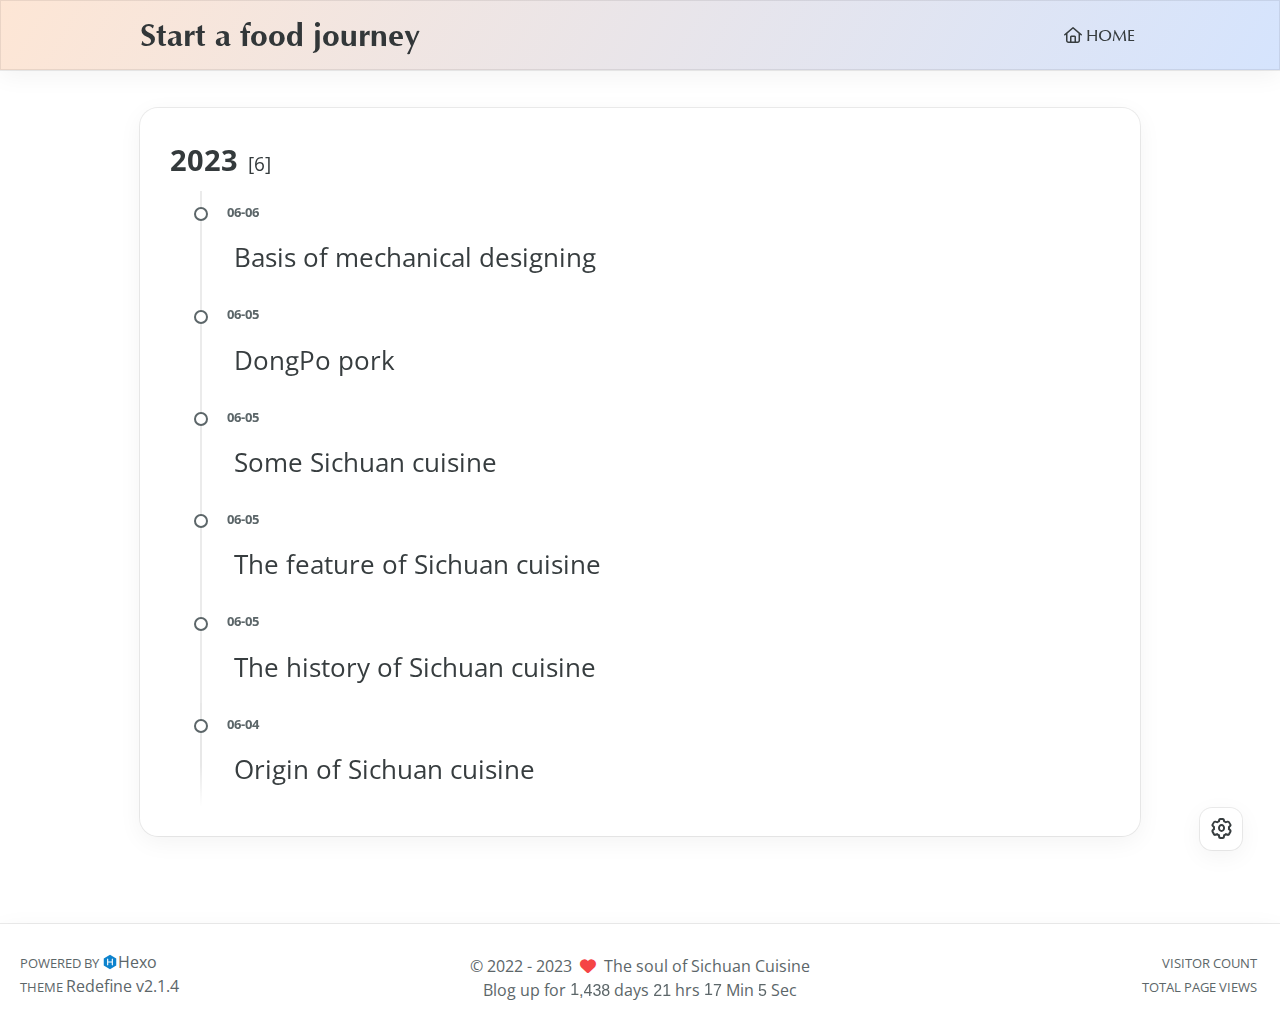
==== archives/index.html @ 9b79b4ff "Site updated: 2023-06-06 20:27:14" ====
<!DOCTYPE html>
<html lang="">
<head>
    <meta charset="utf-8">
    <meta name="viewport" content="width=device-width, initial-scale=1">
    <meta name="keywords" content="Hexo Theme Redefine">
    
    <meta name="author" content="The soul of Sichuan Cuisine">
    <!-- preconnect -->
    <link rel="preconnect" href="https://fonts.googleapis.com">
    <link rel="preconnect" href="https://fonts.gstatic.com" crossorigin>
    
    
    <!--- Seo Part-->
    
    <link rel="canonical" href="http://Shasshime1.github.io/archives/"/>
    <meta name="robots" content="index,follow">
    <meta name="googlebot" content="index,follow">
    <meta name="revisit-after" content="1 days">
    
        <meta property="og:type" content="website">
<meta property="og:title" content="Hexo">
<meta property="og:url" content="http://shasshime1.github.io/archives/index.html">
<meta property="og:site_name" content="Hexo">
<meta property="og:locale">
<meta property="article:author" content="Shasshi">
<meta name="twitter:card" content="summary">
    
    
    <!--- Icon Part-->
    <link rel="icon" type="image/png" href="/images/logo_panda.png" sizes="192x192">
    <link rel="apple-touch-icon" sizes="180x180" href="/images/logo_panda.png">
    <meta name="theme-color" content="#A31F34">
    <link rel="shortcut icon" href="/images/logo_panda.png">
    <!--- Page Info-->
    
    <title>
        
            Archive -
        
        Start a food journey
    </title>
    
<link rel="stylesheet" href="/css/style.css">

    
<link rel="stylesheet" href="/assets/fonts.css">

    <!--- Font Part-->
    
    
    
    

    <!--- Inject Part-->
    
    <script id="hexo-configurations">
    let Global = window.Global || {};
    Global.hexo_config = {"hostname":"shasshime1.github.io","root":"/","language":null};
    Global.theme_config = {"articles":{"style":{"font_size":"16px","line_height":1.5,"image_border_radius":"14px","image_alignment":"center","image_caption":false,"link_icon":true},"word_count":{"enable":true,"count":true,"min2read":true},"author_label":{"enable":true,"auto":false,"list":[]},"code_block":{"copy":true,"style":"mac","font":{"enable":false,"family":null,"url":null}},"toc":{"enable":true,"max_depth":3,"number":false,"expand":true,"init_open":true},"copyright":true,"lazyload":true,"recommendation":{"enable":false,"title":"推荐阅读","limit":3,"placeholder":"/images/wallhaven-wqery6-light.webp","skip_dirs":[]}},"colors":{"primary":"#A31F34","secondary":null},"global":{"fonts":{"chinese":{"enable":false,"family":null,"url":null},"english":{"enable":false,"family":null,"url":null}},"content_max_width":"1000px","sidebar_width":"210px","hover":{"shadow":true,"scale":false},"scroll_progress":{"bar":false,"percentage":true},"busuanzi_counter":{"enable":true,"site_pv":true,"site_uv":true,"post_pv":true},"pjax":true,"open_graph":true,"google_analytics":{"enable":false,"id":null}},"home_banner":{"enable":true,"style":"static","image":{"light":"/images/wallhaven-wqery6-light.webp","dark":"/images/wallhaven-wqery6-dark.webp"},"title":"Start here","subtitle":{"text":[],"hitokoto":{"enable":false,"api":"https://v1.hitokoto.cn"},"typing_speed":100,"backing_speed":80,"starting_delay":500,"backing_delay":1500,"loop":true,"smart_backspace":true},"text_color":{"light":"#fff","dark":"#d1d1b6"},"text_style":{"title_size":"2.8rem","subtitle_size":"1.5rem","line_height":1.2},"custom_font":{"enable":false,"family":null,"url":null},"social_links":{"enable":false,"links":{"github":null,"instagram":null,"zhihu":null,"twitter":null,"email":null}}},"plugins":{"feed":{"enable":false},"aplayer":{"enable":false,"type":"fixed","audios":[{"name":null,"artist":null,"url":null,"cover":null}]},"mermaid":{"enable":false,"version":"9.3.0"}},"version":"2.1.4","navbar":{"auto_hide":false,"color":{"left":"#f78736","right":"#367df7","transparency":35},"links":{"Home":{"path":"/","icon":"fa-regular fa-house"}},"search":{"enable":false,"preload":true}},"page_templates":{"friends_column":2,"tags_style":"blur"},"home":{"sidebar":{"enable":true,"position":"left","first_item":"menu","announcement":null,"links":null},"article_date_format":"auto","categories":{"enable":true,"limit":3},"tags":{"enable":true,"limit":3}}};
    Global.language_ago = {"second":"%s seconds ago","minute":"%s minutes ago","hour":"%s hours ago","day":"%s days ago","week":"%s weeks ago","month":"%s months ago","year":"%s years ago"};
    Global.data_config = {"masonry":false};
  </script>
    
    <!--- Fontawesome Part-->
    
<link rel="stylesheet" href="/fontawesome/fontawesome.min.css">

    
<link rel="stylesheet" href="/fontawesome/brands.min.css">

    
<link rel="stylesheet" href="/fontawesome/solid.min.css">

    
<link rel="stylesheet" href="/fontawesome/regular.min.css">

    
    
    
    
<meta name="generator" content="Hexo 6.3.0"></head>


<body>
<div class="progress-bar-container">
    

    
        <span class="pjax-progress-bar"></span>
        <span class="pjax-progress-icon">
            <i class="fa-solid fa-circle-notch fa-spin"></i>
        </span>
    
</div>


<main class="page-container">

    

    <div class="main-content-container">

        <div class="main-content-header">
            <header class="navbar-container">
    
    <div class="navbar-content">
        <div class="left">
            
            <a class="logo-title" href="/">
                
                Start a food journey
                
            </a>
        </div>

        <div class="right">
            <!-- PC -->
            <div class="desktop">
                <ul class="navbar-list">
                    
                        
                            <li class="navbar-item">
                                <!-- Menu -->
                                <a class="" 
                                    href="/"  >
                                    
                                        
                                            <i class="fa-regular fa-house"></i>
                                        
                                        HOME
                                    
                                </a>
                                <!-- Submenu -->
                                
                            </li>
                    
                    
                </ul>
            </div>
            <!-- Mobile -->
            <div class="mobile">
                
                <div class="icon-item navbar-bar">
                    <div class="navbar-bar-middle"></div>
                </div>
            </div>
        </div>
    </div>

    <!-- Mobile drawer -->
    <div class="navbar-drawer">
        <ul class="drawer-navbar-list">
            
                
                    <li class="drawer-navbar-item flex-center">
                        <a class="" 
                        href="/"  >
                             
                                
                                    <i class="fa-regular fa-house"></i>
                                
                                HOME
                            
                        </a>
                    </li>
                    <!-- Submenu -->
                    
            

        </ul>
    </div>

    <div class="window-mask"></div>

</header>


        </div>

        <div class="main-content-body">

            

            <div class="main-content">

                
                    <div class="fade-in-down-animation">
    <div class="archive-container ">
        
<div class="archive-list-container">
    
        <section class="archive-item">
            <div class="archive-item-header">
                <span class="archive-year">2023</span>
                <span class="archive-year-post-count">[6]</span>
            </div>
            <ul class="article-list">
              
              <li class="article-item" date-is='06-06'>
                <a href="/2023/06/06/%E6%9C%BA%E6%A2%B0%E8%AE%BE%E8%AE%A1%E5%9F%BA%E7%A1%80/">
                  <span class="article-title">Basis of mechanical designing</span>
                </a>
              </li>
              
              <li class="article-item" date-is='06-05'>
                <a href="/2023/06/05/DongPo-pork/">
                  <span class="article-title">DongPo pork</span>
                </a>
              </li>
              
              <li class="article-item" date-is='06-05'>
                <a href="/2023/06/05/Some-Sichuan-cuisione/">
                  <span class="article-title">Some Sichuan cuisine</span>
                </a>
              </li>
              
              <li class="article-item" date-is='06-05'>
                <a href="/2023/06/05/The-feture-of-Sichuan-cuisione/">
                  <span class="article-title">The feature of Sichuan cuisine</span>
                </a>
              </li>
              
              <li class="article-item" date-is='06-05'>
                <a href="/2023/06/05/The-History-of-Sichuan-cuisine/">
                  <span class="article-title">The history of Sichuan cuisine</span>
                </a>
              </li>
              
              <li class="article-item" date-is='06-04'>
                <a href="/2023/06/04/Origin%20of%20Sichuan%20cuidine/">
                  <span class="article-title">Origin of Sichuan cuisine</span>
                </a>
              </li>
              
            </ul>
        </section>
    
</div>

    </div>
</div>

                

            </div>
            
            

        </div>

        <div class="main-content-footer">
            <footer class="footer">
    <div class="info-container">
        <div class="copyright-info">
            &copy;
            
              <span>2022</span>
              -
            
            2023&nbsp;&nbsp;<i class="fa-solid fa-heart fa-beat" style="--fa-animation-duration: 0.5s; color: #f54545"></i>&nbsp;&nbsp;<a href="/">The soul of Sichuan Cuisine</a>
        </div>
        
            <script async data-pjax src="//busuanzi.ibruce.info/busuanzi/2.3/busuanzi.pure.mini.js"></script>
            <div class="website-count info-item">
                
                    <span id="busuanzi_container_site_uv" class="busuanzi_container_site_uv">
                        VISITOR COUNT&nbsp;<span id="busuanzi_value_site_uv" class="busuanzi_value_site_uv"></span>
                    </span>
                
                
                    <span id="busuanzi_container_site_pv" class="busuanzi_container_site_pv">
                        TOTAL PAGE VIEWS&nbsp;<span id="busuanzi_value_site_pv" class="busuanzi_value_site_pv"></span>
                    </span>
                
            </div>
        
        <div class="theme-info info-item">
            <span class="powered-by-container">POWERED BY <?xml version="1.0" encoding="utf-8"?><!DOCTYPE svg PUBLIC "-//W3C//DTD SVG 1.1//EN" "http://www.w3.org/Graphics/SVG/1.1/DTD/svg11.dtd"><svg version="1.1" id="圖層_1" xmlns="http://www.w3.org/2000/svg" xmlns:xlink="http://www.w3.org/1999/xlink" x="0px" y="0px" width="1rem" height="1rem" viewBox="0 0 512 512" enable-background="new 0 0 512 512" xml:space="preserve"><path fill="#0E83CD" d="M256.4,25.8l-200,115.5L56,371.5l199.6,114.7l200-115.5l0.4-230.2L256.4,25.8z M349,354.6l-18.4,10.7l-18.6-11V275H200v79.6l-18.4,10.7l-18.6-11v-197l18.5-10.6l18.5,10.8V237h112v-79.6l18.5-10.6l18.5,10.8V354.6z"/></svg><a target="_blank" href="https://hexo.io">Hexo</a></span>
                <br>
            <span class="theme-version-container">THEME&nbsp;<a class="theme-version" target="_blank" href="https://github.com/EvanNotFound/hexo-theme-redefine">Redefine v2.1.4</a>
        </div>
        
        
        
            <div id="start_div" style="display:none">
                2022/8/17 11:45:14
            </div>
            <div>
                Blog up for <span class="odometer" id="runtime_days" ></span> days <span class="odometer" id="runtime_hours"></span> hrs <span class="odometer" id="runtime_minutes"></span> Min <span class="odometer" id="runtime_seconds"></span> Sec
            </div>
        
        
        
            <script async data-pjax>
                try {
                    function odometer_init() {
                    const elements = document.querySelectorAll('.odometer');
                    elements.forEach(el => {
                        new Odometer({
                            el,
                            format: '( ddd).dd',
                            duration: 200
                        });
                    });
                    }
                    odometer_init();
                } catch (error) {}
            </script>
        
        
        
    </div>  
</footer>
        </div>
    </div>

    

    <div class="right-side-tools-container">
        <div class="side-tools-container">
    <ul class="hidden-tools-list">
        <li class="right-bottom-tools tool-font-adjust-plus flex-center">
            <i class="fa-regular fa-magnifying-glass-plus"></i>
        </li>

        <li class="right-bottom-tools tool-font-adjust-minus flex-center">
            <i class="fa-regular fa-magnifying-glass-minus"></i>
        </li>

        <li class="right-bottom-tools tool-expand-width flex-center">
            <i class="fa-regular fa-expand"></i>
        </li>

        <li class="right-bottom-tools tool-dark-light-toggle flex-center">
            <i class="fa-regular fa-moon"></i>
        </li>

        <!-- rss -->
        

        

        <li class="right-bottom-tools tool-scroll-to-bottom flex-center">
            <i class="fa-regular fa-arrow-down"></i>
        </li>
    </ul>

    <ul class="visible-tools-list">
        <li class="right-bottom-tools toggle-tools-list flex-center">
            <i class="fa-regular fa-cog fa-spin"></i>
        </li>
        
            <li class="right-bottom-tools tool-scroll-to-top flex-center">
                <i class="arrow-up fas fa-arrow-up"></i>
                <span class="percent"></span>
            </li>
        
        
    </ul>
</div>

    </div>

    <div class="image-viewer-container">
    <img src="">
</div>


    


</main>




<script src="/js/utils.js"></script>

<script src="/js/main.js"></script>

<script src="/js/layouts/navbarShrink.js"></script>

<script src="/js/tools/scrollTopBottom.js"></script>

<script src="/js/tools/lightDarkSwitch.js"></script>





    
<script src="/js/tools/codeBlock.js"></script>




    
<script src="/js/layouts/lazyload.js"></script>




    
<script src="/js/tools/runtime.js"></script>

    
<script src="/js/layouts/odometer.min.js"></script>

    
<link rel="stylesheet" href="/assets/odometer-theme-minimal.css">




  
<script src="/js/libs/Typed.min.js"></script>

  
<script src="/js/plugins/typed.js"></script>







<div class="post-scripts pjax">
    
</div>


    
<script src="/js/libs/pjax.min.js"></script>

<script>
    window.addEventListener('DOMContentLoaded', () => {
        window.pjax = new Pjax({
            selectors: [
                'head title',
                '.page-container',
                '.pjax',
            ],
            history: true,
            debug: false,
            cacheBust: false,
            timeout: 0,
            analytics: false,
            currentUrlFullReload: false,
            scrollRestoration: false,
            // scrollTo: true,
        });

        document.addEventListener('pjax:send', () => {
            Global.utils.pjaxProgressBarStart();
        });

        document.addEventListener('pjax:complete', () => {
            Global.utils.pjaxProgressBarEnd();
            window.pjax.executeScripts(document.querySelectorAll('script[data-pjax], .pjax script'));
            Global.refresh();
        });
    });
</script>




</body>
</html>
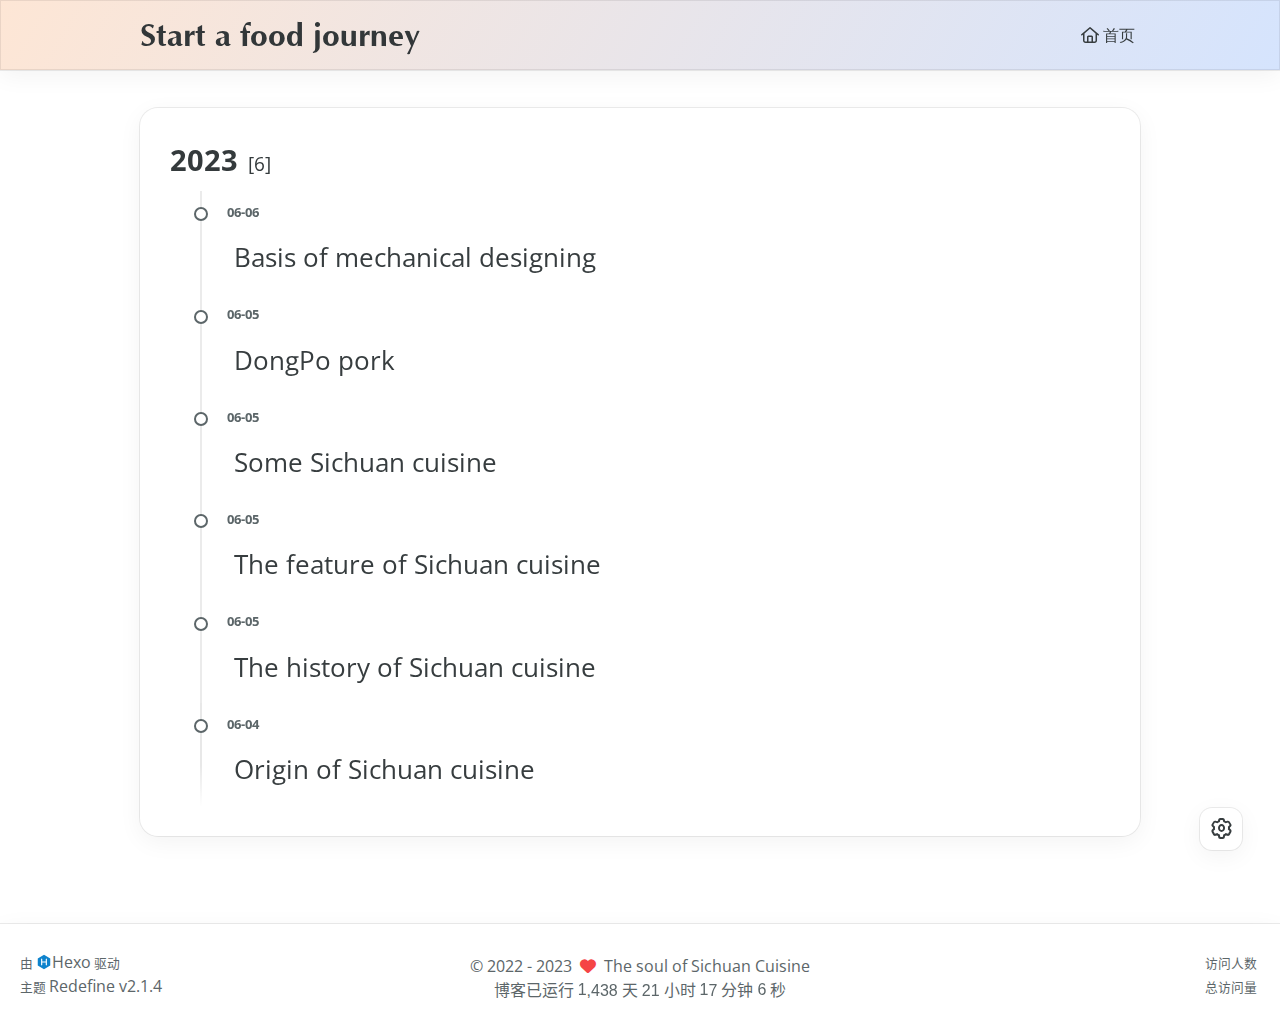
==== commit f3fdc0b4: "Site updated: 2023-06-06 20:45:35" ====
--- a/archives/index.html
+++ b/archives/index.html
@@ -36,7 +36,7 @@
     
     <title>
         
-            Archive -
+            归档 -
         
         Start a food journey
     </title>
@@ -128,7 +128,7 @@
                                         
                                             <i class="fa-regular fa-house"></i>
                                         
-                                        HOME
+                                        首页
                                     
                                 </a>
                                 <!-- Submenu -->
@@ -160,7 +160,7 @@
                                 
                                     <i class="fa-regular fa-house"></i>
                                 
-                                HOME
+                                首页
                             
                         </a>
                     </li>
@@ -265,20 +265,20 @@
             <div class="website-count info-item">
                 
                     <span id="busuanzi_container_site_uv" class="busuanzi_container_site_uv">
-                        VISITOR COUNT&nbsp;<span id="busuanzi_value_site_uv" class="busuanzi_value_site_uv"></span>
+                        访问人数&nbsp;<span id="busuanzi_value_site_uv" class="busuanzi_value_site_uv"></span>
                     </span>
                 
                 
                     <span id="busuanzi_container_site_pv" class="busuanzi_container_site_pv">
-                        TOTAL PAGE VIEWS&nbsp;<span id="busuanzi_value_site_pv" class="busuanzi_value_site_pv"></span>
+                        总访问量&nbsp;<span id="busuanzi_value_site_pv" class="busuanzi_value_site_pv"></span>
                     </span>
                 
             </div>
         
         <div class="theme-info info-item">
-            <span class="powered-by-container">POWERED BY <?xml version="1.0" encoding="utf-8"?><!DOCTYPE svg PUBLIC "-//W3C//DTD SVG 1.1//EN" "http://www.w3.org/Graphics/SVG/1.1/DTD/svg11.dtd"><svg version="1.1" id="圖層_1" xmlns="http://www.w3.org/2000/svg" xmlns:xlink="http://www.w3.org/1999/xlink" x="0px" y="0px" width="1rem" height="1rem" viewBox="0 0 512 512" enable-background="new 0 0 512 512" xml:space="preserve"><path fill="#0E83CD" d="M256.4,25.8l-200,115.5L56,371.5l199.6,114.7l200-115.5l0.4-230.2L256.4,25.8z M349,354.6l-18.4,10.7l-18.6-11V275H200v79.6l-18.4,10.7l-18.6-11v-197l18.5-10.6l18.5,10.8V237h112v-79.6l18.5-10.6l18.5,10.8V354.6z"/></svg><a target="_blank" href="https://hexo.io">Hexo</a></span>
+            <span class="powered-by-container">由 <?xml version="1.0" encoding="utf-8"?><!DOCTYPE svg PUBLIC "-//W3C//DTD SVG 1.1//EN" "http://www.w3.org/Graphics/SVG/1.1/DTD/svg11.dtd"><svg version="1.1" id="圖層_1" xmlns="http://www.w3.org/2000/svg" xmlns:xlink="http://www.w3.org/1999/xlink" x="0px" y="0px" width="1rem" height="1rem" viewBox="0 0 512 512" enable-background="new 0 0 512 512" xml:space="preserve"><path fill="#0E83CD" d="M256.4,25.8l-200,115.5L56,371.5l199.6,114.7l200-115.5l0.4-230.2L256.4,25.8z M349,354.6l-18.4,10.7l-18.6-11V275H200v79.6l-18.4,10.7l-18.6-11v-197l18.5-10.6l18.5,10.8V237h112v-79.6l18.5-10.6l18.5,10.8V354.6z"/></svg><a target="_blank" href="https://hexo.io">Hexo</a> 驱动</span>
                 <br>
-            <span class="theme-version-container">THEME&nbsp;<a class="theme-version" target="_blank" href="https://github.com/EvanNotFound/hexo-theme-redefine">Redefine v2.1.4</a>
+            <span class="theme-version-container">主题&nbsp;<a class="theme-version" target="_blank" href="https://github.com/EvanNotFound/hexo-theme-redefine">Redefine v2.1.4</a>
         </div>
         
         
@@ -287,7 +287,7 @@
                 2022/8/17 11:45:14
             </div>
             <div>
-                Blog up for <span class="odometer" id="runtime_days" ></span> days <span class="odometer" id="runtime_hours"></span> hrs <span class="odometer" id="runtime_minutes"></span> Min <span class="odometer" id="runtime_seconds"></span> Sec
+                博客已运行 <span class="odometer" id="runtime_days" ></span> 天 <span class="odometer" id="runtime_hours"></span> 小时 <span class="odometer" id="runtime_minutes"></span> 分钟 <span class="odometer" id="runtime_seconds"></span> 秒
             </div>
         
         
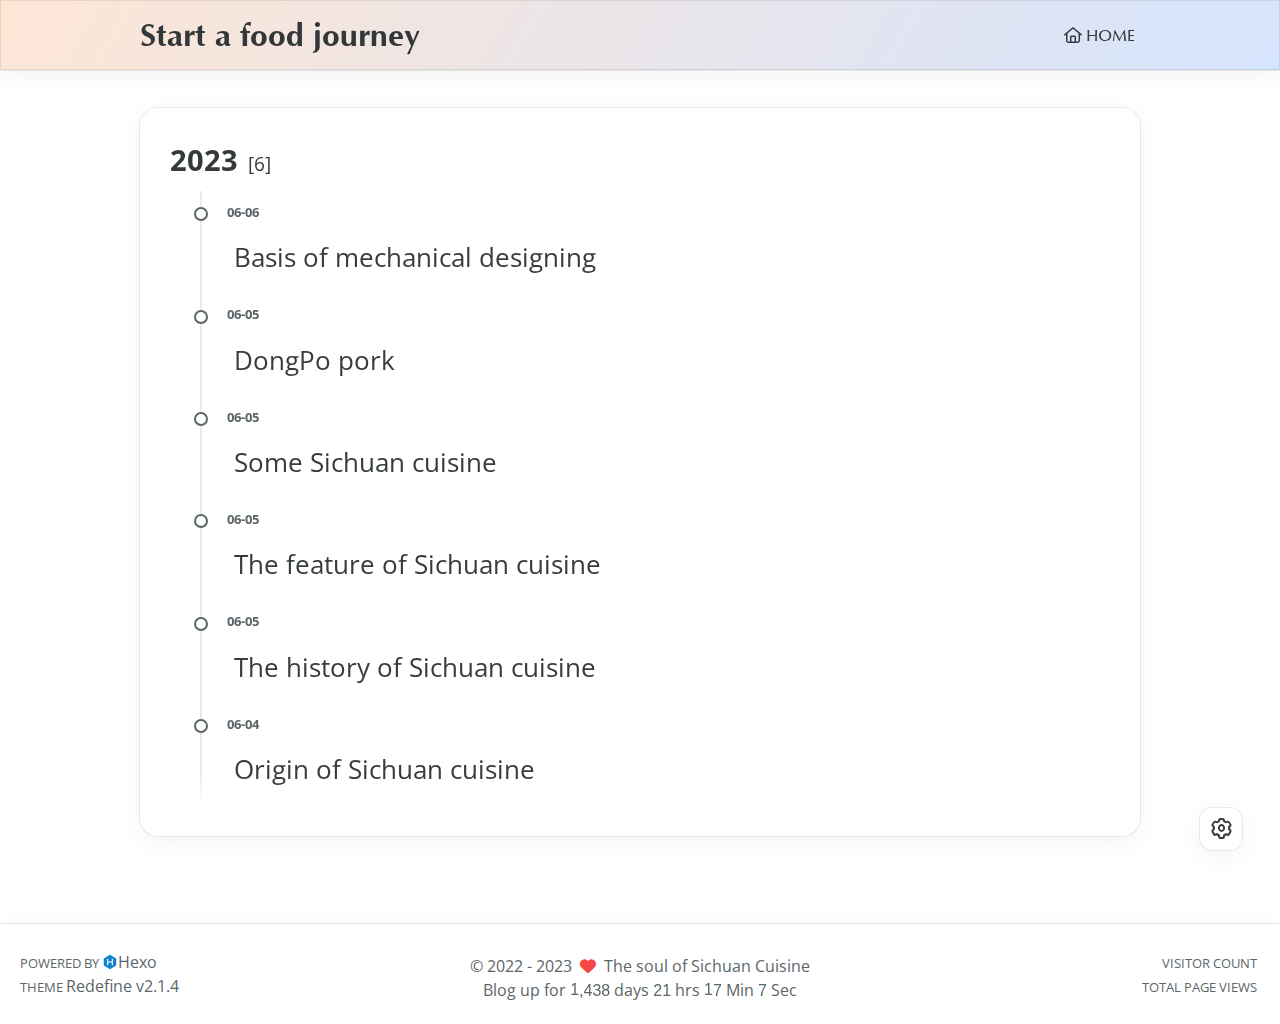
==== commit a6222104: "Site updated: 2023-06-06 20:46:36" ====
--- a/archives/index.html
+++ b/archives/index.html
@@ -36,7 +36,7 @@
     
     <title>
         
-            归档 -
+            Archive -
         
         Start a food journey
     </title>
@@ -128,7 +128,7 @@
                                         
                                             <i class="fa-regular fa-house"></i>
                                         
-                                        首页
+                                        HOME
                                     
                                 </a>
                                 <!-- Submenu -->
@@ -160,7 +160,7 @@
                                 
                                     <i class="fa-regular fa-house"></i>
                                 
-                                首页
+                                HOME
                             
                         </a>
                     </li>
@@ -265,20 +265,20 @@
             <div class="website-count info-item">
                 
                     <span id="busuanzi_container_site_uv" class="busuanzi_container_site_uv">
-                        访问人数&nbsp;<span id="busuanzi_value_site_uv" class="busuanzi_value_site_uv"></span>
+                        VISITOR COUNT&nbsp;<span id="busuanzi_value_site_uv" class="busuanzi_value_site_uv"></span>
                     </span>
                 
                 
                     <span id="busuanzi_container_site_pv" class="busuanzi_container_site_pv">
-                        总访问量&nbsp;<span id="busuanzi_value_site_pv" class="busuanzi_value_site_pv"></span>
+                        TOTAL PAGE VIEWS&nbsp;<span id="busuanzi_value_site_pv" class="busuanzi_value_site_pv"></span>
                     </span>
                 
             </div>
         
         <div class="theme-info info-item">
-            <span class="powered-by-container">由 <?xml version="1.0" encoding="utf-8"?><!DOCTYPE svg PUBLIC "-//W3C//DTD SVG 1.1//EN" "http://www.w3.org/Graphics/SVG/1.1/DTD/svg11.dtd"><svg version="1.1" id="圖層_1" xmlns="http://www.w3.org/2000/svg" xmlns:xlink="http://www.w3.org/1999/xlink" x="0px" y="0px" width="1rem" height="1rem" viewBox="0 0 512 512" enable-background="new 0 0 512 512" xml:space="preserve"><path fill="#0E83CD" d="M256.4,25.8l-200,115.5L56,371.5l199.6,114.7l200-115.5l0.4-230.2L256.4,25.8z M349,354.6l-18.4,10.7l-18.6-11V275H200v79.6l-18.4,10.7l-18.6-11v-197l18.5-10.6l18.5,10.8V237h112v-79.6l18.5-10.6l18.5,10.8V354.6z"/></svg><a target="_blank" href="https://hexo.io">Hexo</a> 驱动</span>
+            <span class="powered-by-container">POWERED BY <?xml version="1.0" encoding="utf-8"?><!DOCTYPE svg PUBLIC "-//W3C//DTD SVG 1.1//EN" "http://www.w3.org/Graphics/SVG/1.1/DTD/svg11.dtd"><svg version="1.1" id="圖層_1" xmlns="http://www.w3.org/2000/svg" xmlns:xlink="http://www.w3.org/1999/xlink" x="0px" y="0px" width="1rem" height="1rem" viewBox="0 0 512 512" enable-background="new 0 0 512 512" xml:space="preserve"><path fill="#0E83CD" d="M256.4,25.8l-200,115.5L56,371.5l199.6,114.7l200-115.5l0.4-230.2L256.4,25.8z M349,354.6l-18.4,10.7l-18.6-11V275H200v79.6l-18.4,10.7l-18.6-11v-197l18.5-10.6l18.5,10.8V237h112v-79.6l18.5-10.6l18.5,10.8V354.6z"/></svg><a target="_blank" href="https://hexo.io">Hexo</a></span>
                 <br>
-            <span class="theme-version-container">主题&nbsp;<a class="theme-version" target="_blank" href="https://github.com/EvanNotFound/hexo-theme-redefine">Redefine v2.1.4</a>
+            <span class="theme-version-container">THEME&nbsp;<a class="theme-version" target="_blank" href="https://github.com/EvanNotFound/hexo-theme-redefine">Redefine v2.1.4</a>
         </div>
         
         
@@ -287,7 +287,7 @@
                 2022/8/17 11:45:14
             </div>
             <div>
-                博客已运行 <span class="odometer" id="runtime_days" ></span> 天 <span class="odometer" id="runtime_hours"></span> 小时 <span class="odometer" id="runtime_minutes"></span> 分钟 <span class="odometer" id="runtime_seconds"></span> 秒
+                Blog up for <span class="odometer" id="runtime_days" ></span> days <span class="odometer" id="runtime_hours"></span> hrs <span class="odometer" id="runtime_minutes"></span> Min <span class="odometer" id="runtime_seconds"></span> Sec
             </div>
         
         
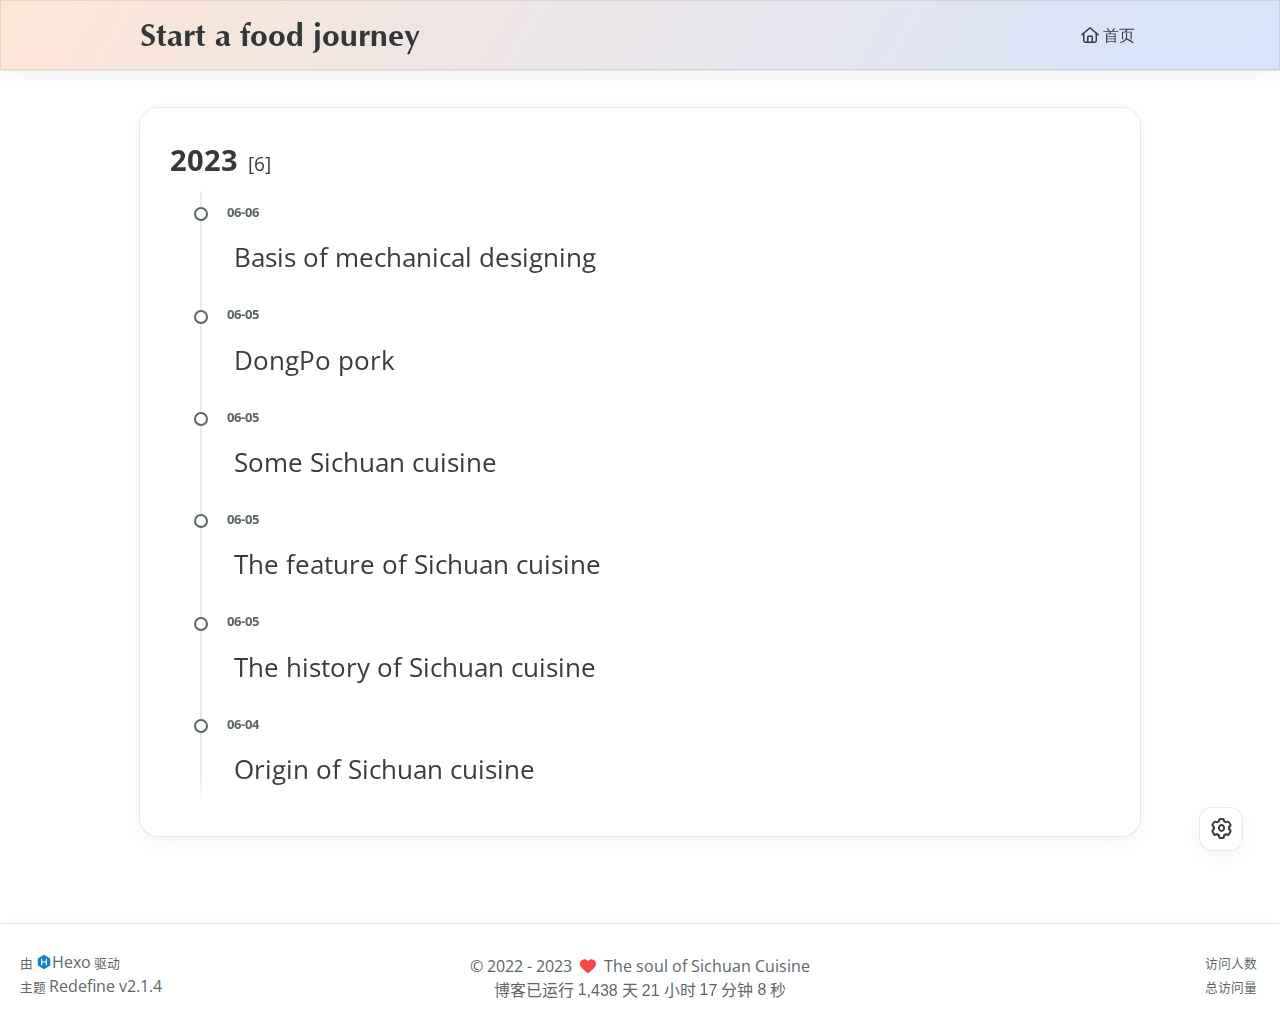
==== commit cc0f0df1: "Site updated: 2023-06-06 20:56:17" ====
--- a/archives/index.html
+++ b/archives/index.html
@@ -36,7 +36,7 @@
     
     <title>
         
-            Archive -
+            归档 -
         
         Start a food journey
     </title>
@@ -128,7 +128,7 @@
                                         
                                             <i class="fa-regular fa-house"></i>
                                         
-                                        HOME
+                                        首页
                                     
                                 </a>
                                 <!-- Submenu -->
@@ -160,7 +160,7 @@
                                 
                                     <i class="fa-regular fa-house"></i>
                                 
-                                HOME
+                                首页
                             
                         </a>
                     </li>
@@ -265,20 +265,20 @@
             <div class="website-count info-item">
                 
                     <span id="busuanzi_container_site_uv" class="busuanzi_container_site_uv">
-                        VISITOR COUNT&nbsp;<span id="busuanzi_value_site_uv" class="busuanzi_value_site_uv"></span>
+                        访问人数&nbsp;<span id="busuanzi_value_site_uv" class="busuanzi_value_site_uv"></span>
                     </span>
                 
                 
                     <span id="busuanzi_container_site_pv" class="busuanzi_container_site_pv">
-                        TOTAL PAGE VIEWS&nbsp;<span id="busuanzi_value_site_pv" class="busuanzi_value_site_pv"></span>
+                        总访问量&nbsp;<span id="busuanzi_value_site_pv" class="busuanzi_value_site_pv"></span>
                     </span>
                 
             </div>
         
         <div class="theme-info info-item">
-            <span class="powered-by-container">POWERED BY <?xml version="1.0" encoding="utf-8"?><!DOCTYPE svg PUBLIC "-//W3C//DTD SVG 1.1//EN" "http://www.w3.org/Graphics/SVG/1.1/DTD/svg11.dtd"><svg version="1.1" id="圖層_1" xmlns="http://www.w3.org/2000/svg" xmlns:xlink="http://www.w3.org/1999/xlink" x="0px" y="0px" width="1rem" height="1rem" viewBox="0 0 512 512" enable-background="new 0 0 512 512" xml:space="preserve"><path fill="#0E83CD" d="M256.4,25.8l-200,115.5L56,371.5l199.6,114.7l200-115.5l0.4-230.2L256.4,25.8z M349,354.6l-18.4,10.7l-18.6-11V275H200v79.6l-18.4,10.7l-18.6-11v-197l18.5-10.6l18.5,10.8V237h112v-79.6l18.5-10.6l18.5,10.8V354.6z"/></svg><a target="_blank" href="https://hexo.io">Hexo</a></span>
+            <span class="powered-by-container">由 <?xml version="1.0" encoding="utf-8"?><!DOCTYPE svg PUBLIC "-//W3C//DTD SVG 1.1//EN" "http://www.w3.org/Graphics/SVG/1.1/DTD/svg11.dtd"><svg version="1.1" id="圖層_1" xmlns="http://www.w3.org/2000/svg" xmlns:xlink="http://www.w3.org/1999/xlink" x="0px" y="0px" width="1rem" height="1rem" viewBox="0 0 512 512" enable-background="new 0 0 512 512" xml:space="preserve"><path fill="#0E83CD" d="M256.4,25.8l-200,115.5L56,371.5l199.6,114.7l200-115.5l0.4-230.2L256.4,25.8z M349,354.6l-18.4,10.7l-18.6-11V275H200v79.6l-18.4,10.7l-18.6-11v-197l18.5-10.6l18.5,10.8V237h112v-79.6l18.5-10.6l18.5,10.8V354.6z"/></svg><a target="_blank" href="https://hexo.io">Hexo</a> 驱动</span>
                 <br>
-            <span class="theme-version-container">THEME&nbsp;<a class="theme-version" target="_blank" href="https://github.com/EvanNotFound/hexo-theme-redefine">Redefine v2.1.4</a>
+            <span class="theme-version-container">主题&nbsp;<a class="theme-version" target="_blank" href="https://github.com/EvanNotFound/hexo-theme-redefine">Redefine v2.1.4</a>
         </div>
         
         
@@ -287,7 +287,7 @@
                 2022/8/17 11:45:14
             </div>
             <div>
-                Blog up for <span class="odometer" id="runtime_days" ></span> days <span class="odometer" id="runtime_hours"></span> hrs <span class="odometer" id="runtime_minutes"></span> Min <span class="odometer" id="runtime_seconds"></span> Sec
+                博客已运行 <span class="odometer" id="runtime_days" ></span> 天 <span class="odometer" id="runtime_hours"></span> 小时 <span class="odometer" id="runtime_minutes"></span> 分钟 <span class="odometer" id="runtime_seconds"></span> 秒
             </div>
         
         
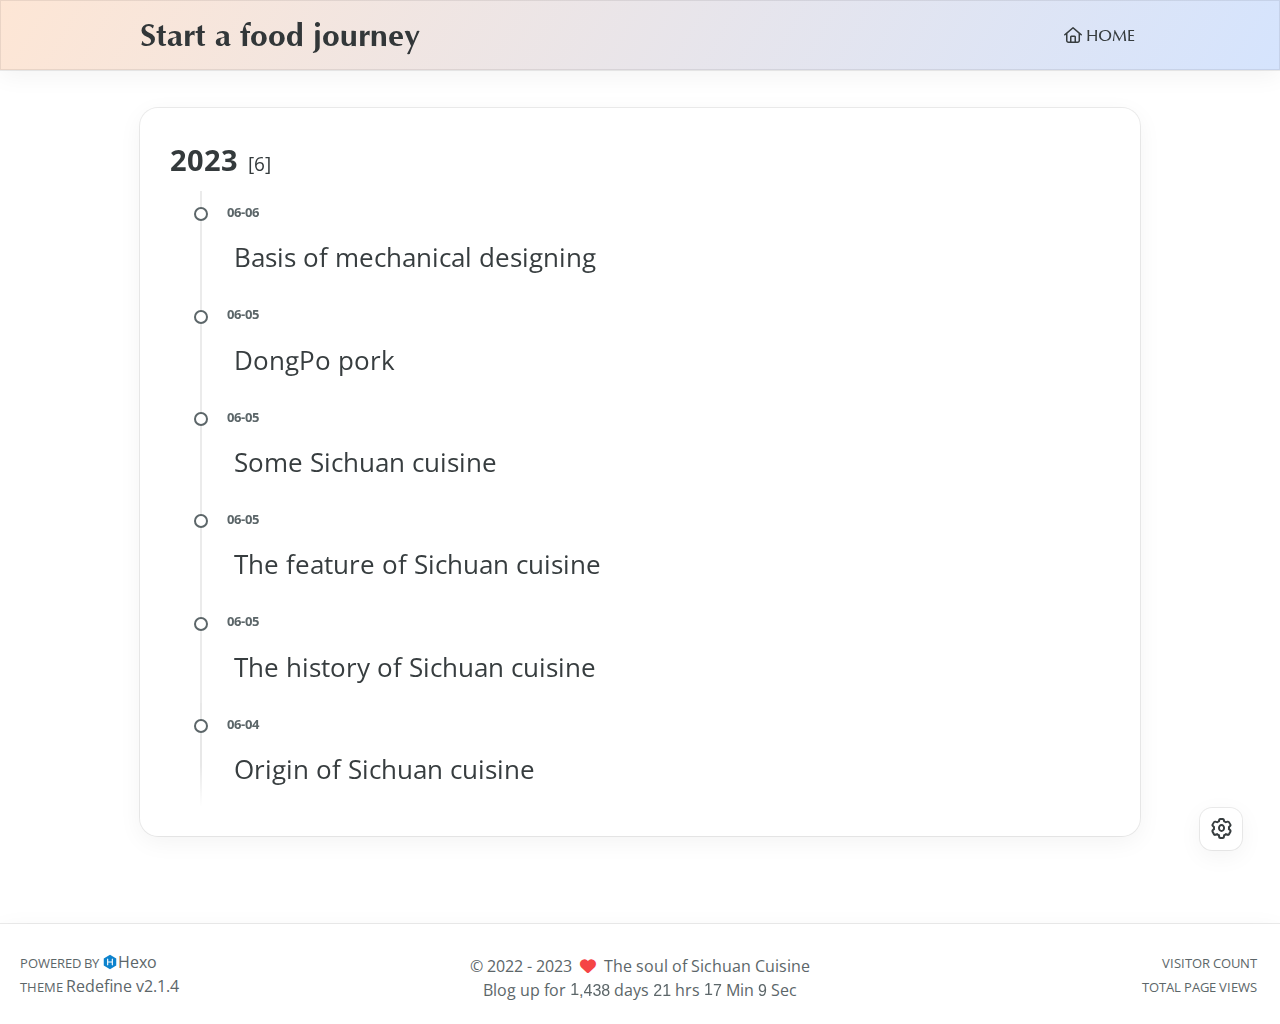
==== commit 03a8816e: "Site updated: 2023-06-06 20:59:03" ====
--- a/archives/index.html
+++ b/archives/index.html
@@ -36,7 +36,7 @@
     
     <title>
         
-            归档 -
+            Archive -
         
         Start a food journey
     </title>
@@ -128,7 +128,7 @@
                                         
                                             <i class="fa-regular fa-house"></i>
                                         
-                                        首页
+                                        HOME
                                     
                                 </a>
                                 <!-- Submenu -->
@@ -160,7 +160,7 @@
                                 
                                     <i class="fa-regular fa-house"></i>
                                 
-                                首页
+                                HOME
                             
                         </a>
                     </li>
@@ -265,20 +265,20 @@
             <div class="website-count info-item">
                 
                     <span id="busuanzi_container_site_uv" class="busuanzi_container_site_uv">
-                        访问人数&nbsp;<span id="busuanzi_value_site_uv" class="busuanzi_value_site_uv"></span>
+                        VISITOR COUNT&nbsp;<span id="busuanzi_value_site_uv" class="busuanzi_value_site_uv"></span>
                     </span>
                 
                 
                     <span id="busuanzi_container_site_pv" class="busuanzi_container_site_pv">
-                        总访问量&nbsp;<span id="busuanzi_value_site_pv" class="busuanzi_value_site_pv"></span>
+                        TOTAL PAGE VIEWS&nbsp;<span id="busuanzi_value_site_pv" class="busuanzi_value_site_pv"></span>
                     </span>
                 
             </div>
         
         <div class="theme-info info-item">
-            <span class="powered-by-container">由 <?xml version="1.0" encoding="utf-8"?><!DOCTYPE svg PUBLIC "-//W3C//DTD SVG 1.1//EN" "http://www.w3.org/Graphics/SVG/1.1/DTD/svg11.dtd"><svg version="1.1" id="圖層_1" xmlns="http://www.w3.org/2000/svg" xmlns:xlink="http://www.w3.org/1999/xlink" x="0px" y="0px" width="1rem" height="1rem" viewBox="0 0 512 512" enable-background="new 0 0 512 512" xml:space="preserve"><path fill="#0E83CD" d="M256.4,25.8l-200,115.5L56,371.5l199.6,114.7l200-115.5l0.4-230.2L256.4,25.8z M349,354.6l-18.4,10.7l-18.6-11V275H200v79.6l-18.4,10.7l-18.6-11v-197l18.5-10.6l18.5,10.8V237h112v-79.6l18.5-10.6l18.5,10.8V354.6z"/></svg><a target="_blank" href="https://hexo.io">Hexo</a> 驱动</span>
+            <span class="powered-by-container">POWERED BY <?xml version="1.0" encoding="utf-8"?><!DOCTYPE svg PUBLIC "-//W3C//DTD SVG 1.1//EN" "http://www.w3.org/Graphics/SVG/1.1/DTD/svg11.dtd"><svg version="1.1" id="圖層_1" xmlns="http://www.w3.org/2000/svg" xmlns:xlink="http://www.w3.org/1999/xlink" x="0px" y="0px" width="1rem" height="1rem" viewBox="0 0 512 512" enable-background="new 0 0 512 512" xml:space="preserve"><path fill="#0E83CD" d="M256.4,25.8l-200,115.5L56,371.5l199.6,114.7l200-115.5l0.4-230.2L256.4,25.8z M349,354.6l-18.4,10.7l-18.6-11V275H200v79.6l-18.4,10.7l-18.6-11v-197l18.5-10.6l18.5,10.8V237h112v-79.6l18.5-10.6l18.5,10.8V354.6z"/></svg><a target="_blank" href="https://hexo.io">Hexo</a></span>
                 <br>
-            <span class="theme-version-container">主题&nbsp;<a class="theme-version" target="_blank" href="https://github.com/EvanNotFound/hexo-theme-redefine">Redefine v2.1.4</a>
+            <span class="theme-version-container">THEME&nbsp;<a class="theme-version" target="_blank" href="https://github.com/EvanNotFound/hexo-theme-redefine">Redefine v2.1.4</a>
         </div>
         
         
@@ -287,7 +287,7 @@
                 2022/8/17 11:45:14
             </div>
             <div>
-                博客已运行 <span class="odometer" id="runtime_days" ></span> 天 <span class="odometer" id="runtime_hours"></span> 小时 <span class="odometer" id="runtime_minutes"></span> 分钟 <span class="odometer" id="runtime_seconds"></span> 秒
+                Blog up for <span class="odometer" id="runtime_days" ></span> days <span class="odometer" id="runtime_hours"></span> hrs <span class="odometer" id="runtime_minutes"></span> Min <span class="odometer" id="runtime_seconds"></span> Sec
             </div>
         
         
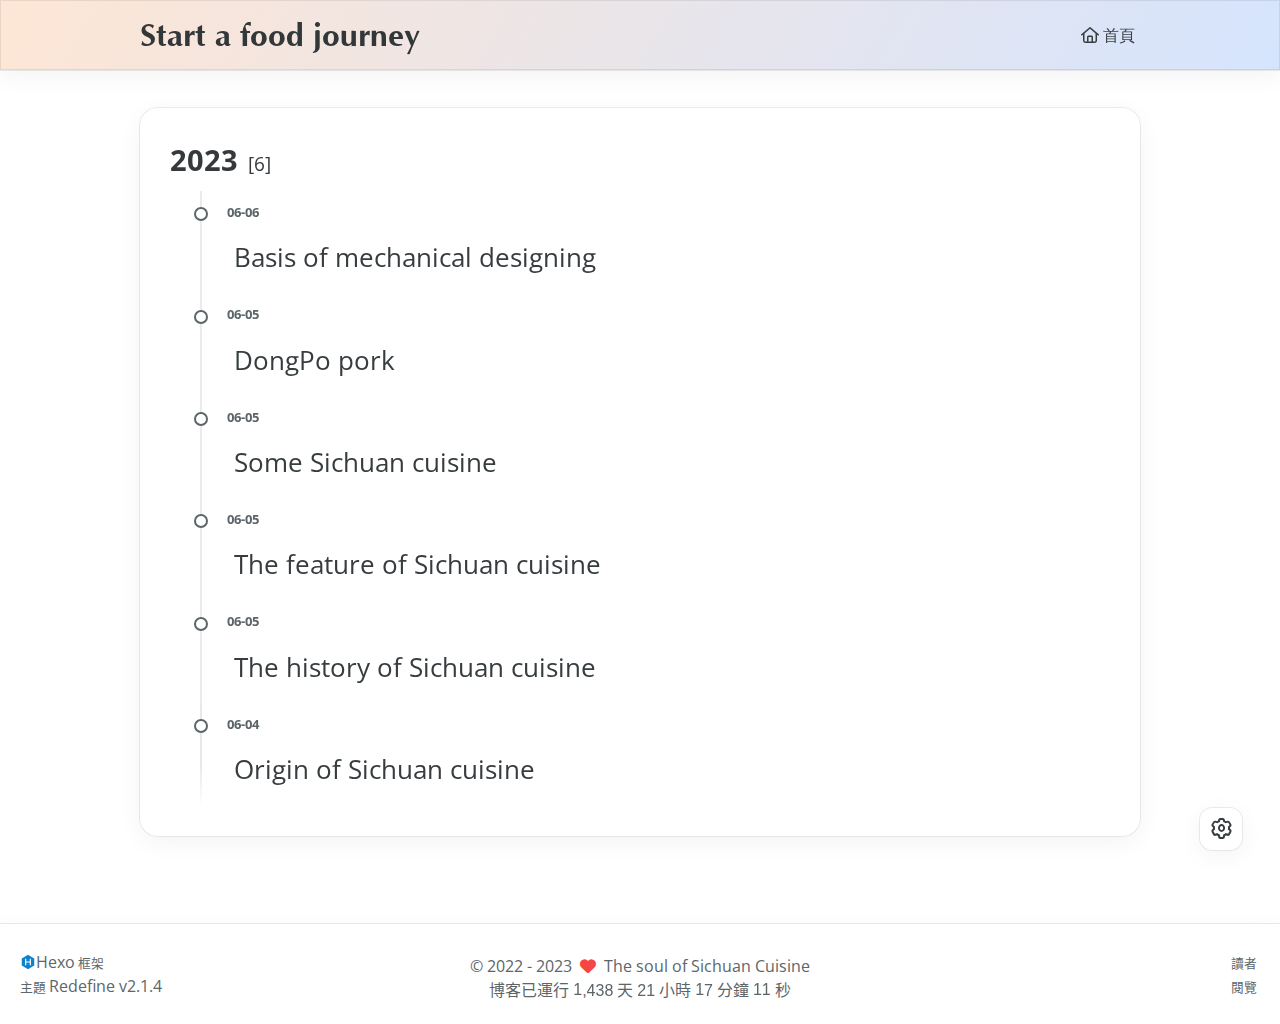
==== commit 4aa490e2: "Site updated: 2023-06-06 21:02:15" ====
--- a/archives/index.html
+++ b/archives/index.html
@@ -36,7 +36,7 @@
     
     <title>
         
-            Archive -
+            歸檔 -
         
         Start a food journey
     </title>
@@ -128,7 +128,7 @@
                                         
                                             <i class="fa-regular fa-house"></i>
                                         
-                                        HOME
+                                        首頁
                                     
                                 </a>
                                 <!-- Submenu -->
@@ -160,7 +160,7 @@
                                 
                                     <i class="fa-regular fa-house"></i>
                                 
-                                HOME
+                                首頁
                             
                         </a>
                     </li>
@@ -265,20 +265,20 @@
             <div class="website-count info-item">
                 
                     <span id="busuanzi_container_site_uv" class="busuanzi_container_site_uv">
-                        VISITOR COUNT&nbsp;<span id="busuanzi_value_site_uv" class="busuanzi_value_site_uv"></span>
+                        讀者&nbsp;<span id="busuanzi_value_site_uv" class="busuanzi_value_site_uv"></span>
                     </span>
                 
                 
                     <span id="busuanzi_container_site_pv" class="busuanzi_container_site_pv">
-                        TOTAL PAGE VIEWS&nbsp;<span id="busuanzi_value_site_pv" class="busuanzi_value_site_pv"></span>
+                        閱覽&nbsp;<span id="busuanzi_value_site_pv" class="busuanzi_value_site_pv"></span>
                     </span>
                 
             </div>
         
         <div class="theme-info info-item">
-            <span class="powered-by-container">POWERED BY <?xml version="1.0" encoding="utf-8"?><!DOCTYPE svg PUBLIC "-//W3C//DTD SVG 1.1//EN" "http://www.w3.org/Graphics/SVG/1.1/DTD/svg11.dtd"><svg version="1.1" id="圖層_1" xmlns="http://www.w3.org/2000/svg" xmlns:xlink="http://www.w3.org/1999/xlink" x="0px" y="0px" width="1rem" height="1rem" viewBox="0 0 512 512" enable-background="new 0 0 512 512" xml:space="preserve"><path fill="#0E83CD" d="M256.4,25.8l-200,115.5L56,371.5l199.6,114.7l200-115.5l0.4-230.2L256.4,25.8z M349,354.6l-18.4,10.7l-18.6-11V275H200v79.6l-18.4,10.7l-18.6-11v-197l18.5-10.6l18.5,10.8V237h112v-79.6l18.5-10.6l18.5,10.8V354.6z"/></svg><a target="_blank" href="https://hexo.io">Hexo</a></span>
+            <span class="powered-by-container"><?xml version="1.0" encoding="utf-8"?><!DOCTYPE svg PUBLIC "-//W3C//DTD SVG 1.1//EN" "http://www.w3.org/Graphics/SVG/1.1/DTD/svg11.dtd"><svg version="1.1" id="圖層_1" xmlns="http://www.w3.org/2000/svg" xmlns:xlink="http://www.w3.org/1999/xlink" x="0px" y="0px" width="1rem" height="1rem" viewBox="0 0 512 512" enable-background="new 0 0 512 512" xml:space="preserve"><path fill="#0E83CD" d="M256.4,25.8l-200,115.5L56,371.5l199.6,114.7l200-115.5l0.4-230.2L256.4,25.8z M349,354.6l-18.4,10.7l-18.6-11V275H200v79.6l-18.4,10.7l-18.6-11v-197l18.5-10.6l18.5,10.8V237h112v-79.6l18.5-10.6l18.5,10.8V354.6z"/></svg><a target="_blank" href="https://hexo.io">Hexo</a> 框架</span>
                 <br>
-            <span class="theme-version-container">THEME&nbsp;<a class="theme-version" target="_blank" href="https://github.com/EvanNotFound/hexo-theme-redefine">Redefine v2.1.4</a>
+            <span class="theme-version-container">主題&nbsp;<a class="theme-version" target="_blank" href="https://github.com/EvanNotFound/hexo-theme-redefine">Redefine v2.1.4</a>
         </div>
         
         
@@ -287,7 +287,7 @@
                 2022/8/17 11:45:14
             </div>
             <div>
-                Blog up for <span class="odometer" id="runtime_days" ></span> days <span class="odometer" id="runtime_hours"></span> hrs <span class="odometer" id="runtime_minutes"></span> Min <span class="odometer" id="runtime_seconds"></span> Sec
+                博客已運行 <span class="odometer" id="runtime_days" ></span> 天 <span class="odometer" id="runtime_hours"></span> 小時 <span class="odometer" id="runtime_minutes"></span> 分鐘 <span class="odometer" id="runtime_seconds"></span> 秒
             </div>
         
         
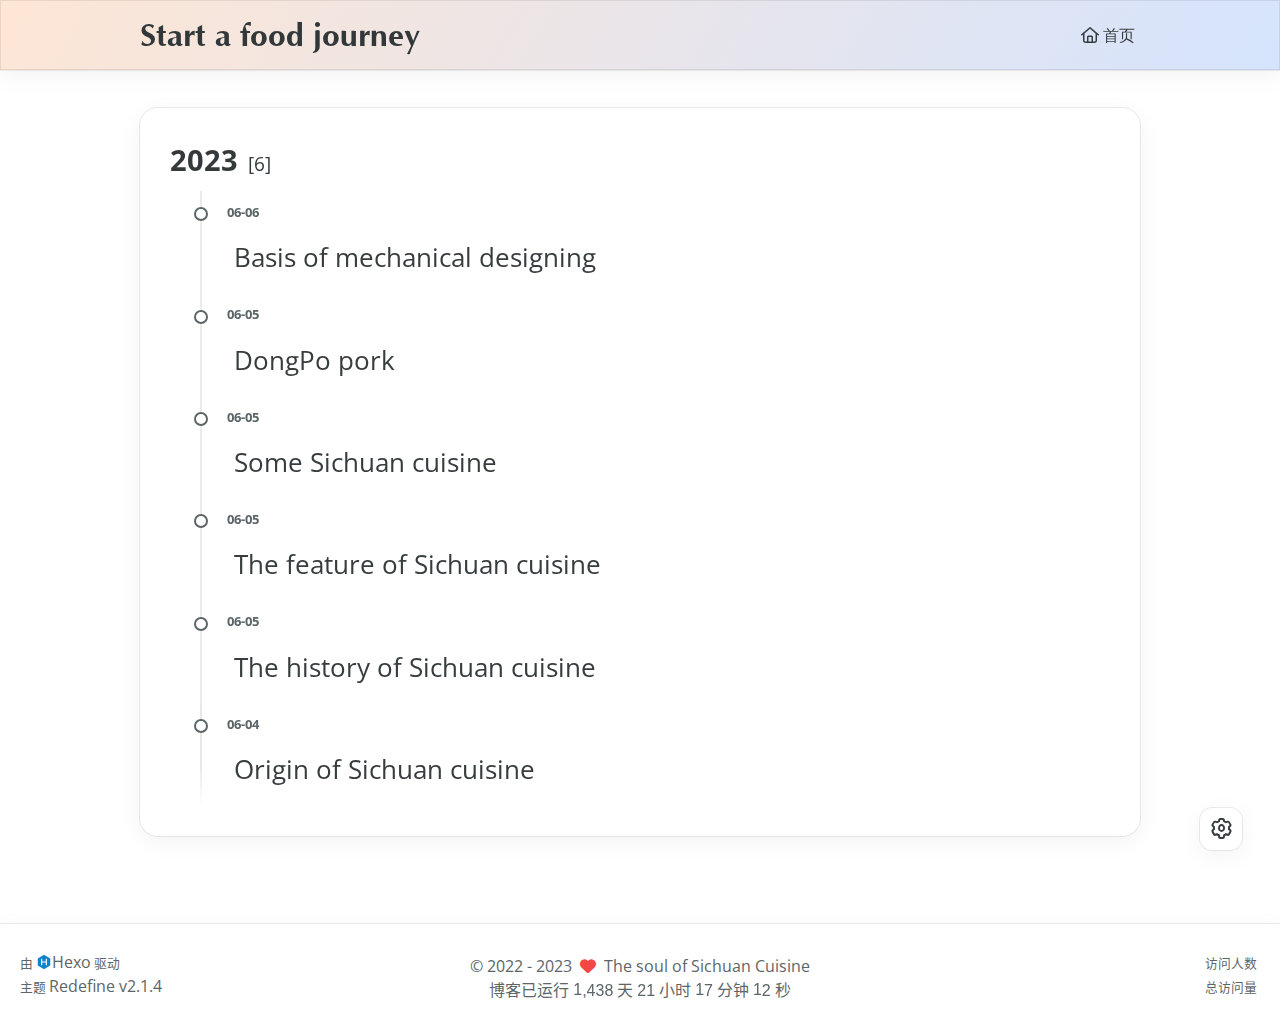
==== commit ce614f27: "Site updated: 2023-06-06 21:03:55" ====
--- a/archives/index.html
+++ b/archives/index.html
@@ -36,7 +36,7 @@
     
     <title>
         
-            歸檔 -
+            归档 -
         
         Start a food journey
     </title>
@@ -128,7 +128,7 @@
                                         
                                             <i class="fa-regular fa-house"></i>
                                         
-                                        首頁
+                                        首页
                                     
                                 </a>
                                 <!-- Submenu -->
@@ -160,7 +160,7 @@
                                 
                                     <i class="fa-regular fa-house"></i>
                                 
-                                首頁
+                                首页
                             
                         </a>
                     </li>
@@ -265,20 +265,20 @@
             <div class="website-count info-item">
                 
                     <span id="busuanzi_container_site_uv" class="busuanzi_container_site_uv">
-                        讀者&nbsp;<span id="busuanzi_value_site_uv" class="busuanzi_value_site_uv"></span>
+                        访问人数&nbsp;<span id="busuanzi_value_site_uv" class="busuanzi_value_site_uv"></span>
                     </span>
                 
                 
                     <span id="busuanzi_container_site_pv" class="busuanzi_container_site_pv">
-                        閱覽&nbsp;<span id="busuanzi_value_site_pv" class="busuanzi_value_site_pv"></span>
+                        总访问量&nbsp;<span id="busuanzi_value_site_pv" class="busuanzi_value_site_pv"></span>
                     </span>
                 
             </div>
         
         <div class="theme-info info-item">
-            <span class="powered-by-container"><?xml version="1.0" encoding="utf-8"?><!DOCTYPE svg PUBLIC "-//W3C//DTD SVG 1.1//EN" "http://www.w3.org/Graphics/SVG/1.1/DTD/svg11.dtd"><svg version="1.1" id="圖層_1" xmlns="http://www.w3.org/2000/svg" xmlns:xlink="http://www.w3.org/1999/xlink" x="0px" y="0px" width="1rem" height="1rem" viewBox="0 0 512 512" enable-background="new 0 0 512 512" xml:space="preserve"><path fill="#0E83CD" d="M256.4,25.8l-200,115.5L56,371.5l199.6,114.7l200-115.5l0.4-230.2L256.4,25.8z M349,354.6l-18.4,10.7l-18.6-11V275H200v79.6l-18.4,10.7l-18.6-11v-197l18.5-10.6l18.5,10.8V237h112v-79.6l18.5-10.6l18.5,10.8V354.6z"/></svg><a target="_blank" href="https://hexo.io">Hexo</a> 框架</span>
+            <span class="powered-by-container">由 <?xml version="1.0" encoding="utf-8"?><!DOCTYPE svg PUBLIC "-//W3C//DTD SVG 1.1//EN" "http://www.w3.org/Graphics/SVG/1.1/DTD/svg11.dtd"><svg version="1.1" id="圖層_1" xmlns="http://www.w3.org/2000/svg" xmlns:xlink="http://www.w3.org/1999/xlink" x="0px" y="0px" width="1rem" height="1rem" viewBox="0 0 512 512" enable-background="new 0 0 512 512" xml:space="preserve"><path fill="#0E83CD" d="M256.4,25.8l-200,115.5L56,371.5l199.6,114.7l200-115.5l0.4-230.2L256.4,25.8z M349,354.6l-18.4,10.7l-18.6-11V275H200v79.6l-18.4,10.7l-18.6-11v-197l18.5-10.6l18.5,10.8V237h112v-79.6l18.5-10.6l18.5,10.8V354.6z"/></svg><a target="_blank" href="https://hexo.io">Hexo</a> 驱动</span>
                 <br>
-            <span class="theme-version-container">主題&nbsp;<a class="theme-version" target="_blank" href="https://github.com/EvanNotFound/hexo-theme-redefine">Redefine v2.1.4</a>
+            <span class="theme-version-container">主题&nbsp;<a class="theme-version" target="_blank" href="https://github.com/EvanNotFound/hexo-theme-redefine">Redefine v2.1.4</a>
         </div>
         
         
@@ -287,7 +287,7 @@
                 2022/8/17 11:45:14
             </div>
             <div>
-                博客已運行 <span class="odometer" id="runtime_days" ></span> 天 <span class="odometer" id="runtime_hours"></span> 小時 <span class="odometer" id="runtime_minutes"></span> 分鐘 <span class="odometer" id="runtime_seconds"></span> 秒
+                博客已运行 <span class="odometer" id="runtime_days" ></span> 天 <span class="odometer" id="runtime_hours"></span> 小时 <span class="odometer" id="runtime_minutes"></span> 分钟 <span class="odometer" id="runtime_seconds"></span> 秒
             </div>
         
         
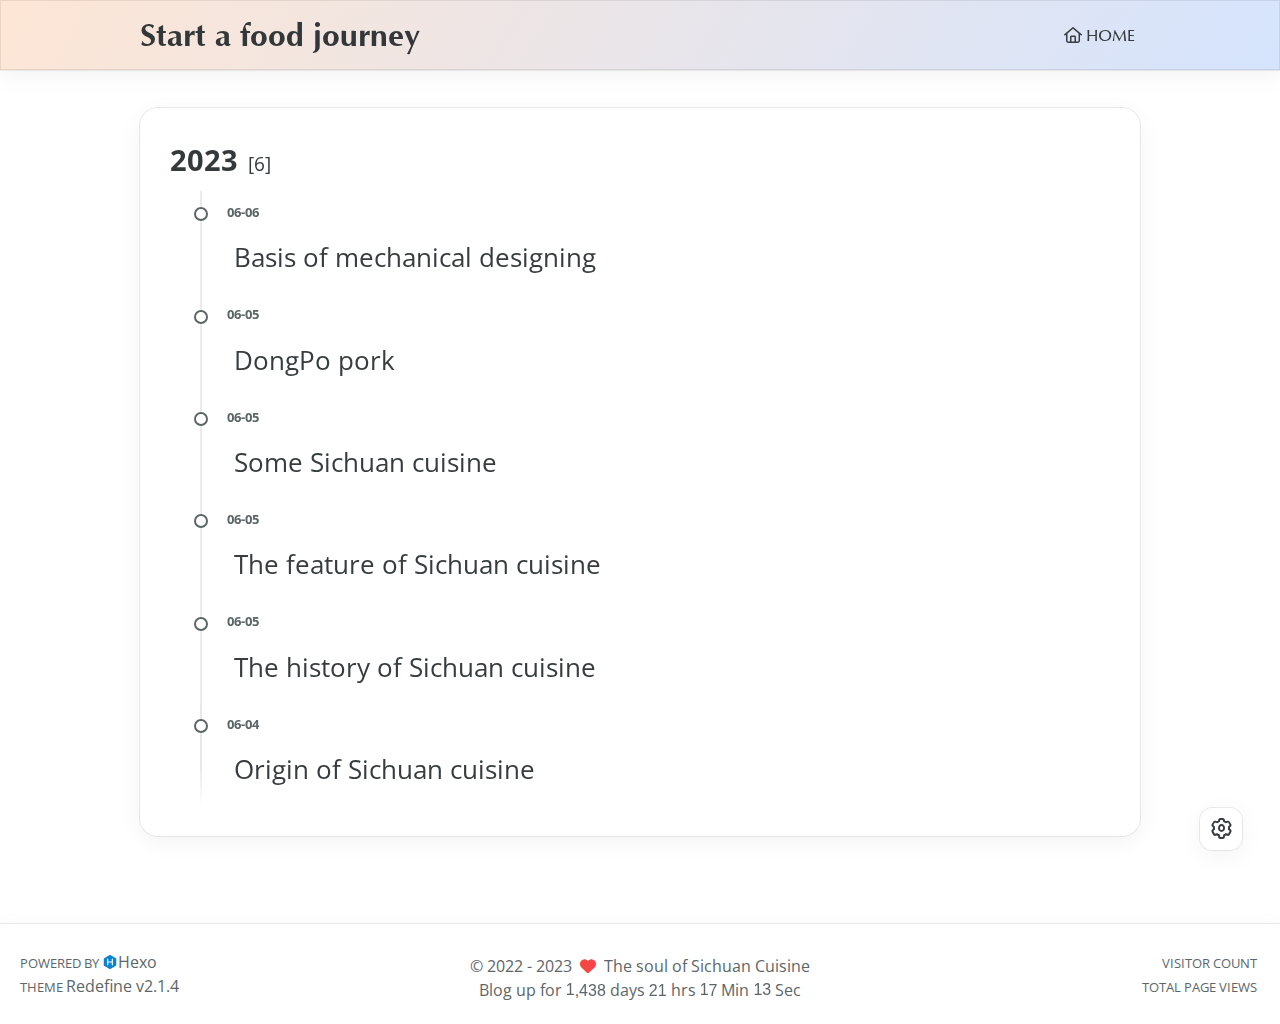
==== commit fab021d6: "Site updated: 2023-06-06 21:05:18" ====
--- a/archives/index.html
+++ b/archives/index.html
@@ -36,7 +36,7 @@
     
     <title>
         
-            归档 -
+            Archive -
         
         Start a food journey
     </title>
@@ -128,7 +128,7 @@
                                         
                                             <i class="fa-regular fa-house"></i>
                                         
-                                        首页
+                                        HOME
                                     
                                 </a>
                                 <!-- Submenu -->
@@ -160,7 +160,7 @@
                                 
                                     <i class="fa-regular fa-house"></i>
                                 
-                                首页
+                                HOME
                             
                         </a>
                     </li>
@@ -265,20 +265,20 @@
             <div class="website-count info-item">
                 
                     <span id="busuanzi_container_site_uv" class="busuanzi_container_site_uv">
-                        访问人数&nbsp;<span id="busuanzi_value_site_uv" class="busuanzi_value_site_uv"></span>
+                        VISITOR COUNT&nbsp;<span id="busuanzi_value_site_uv" class="busuanzi_value_site_uv"></span>
                     </span>
                 
                 
                     <span id="busuanzi_container_site_pv" class="busuanzi_container_site_pv">
-                        总访问量&nbsp;<span id="busuanzi_value_site_pv" class="busuanzi_value_site_pv"></span>
+                        TOTAL PAGE VIEWS&nbsp;<span id="busuanzi_value_site_pv" class="busuanzi_value_site_pv"></span>
                     </span>
                 
             </div>
         
         <div class="theme-info info-item">
-            <span class="powered-by-container">由 <?xml version="1.0" encoding="utf-8"?><!DOCTYPE svg PUBLIC "-//W3C//DTD SVG 1.1//EN" "http://www.w3.org/Graphics/SVG/1.1/DTD/svg11.dtd"><svg version="1.1" id="圖層_1" xmlns="http://www.w3.org/2000/svg" xmlns:xlink="http://www.w3.org/1999/xlink" x="0px" y="0px" width="1rem" height="1rem" viewBox="0 0 512 512" enable-background="new 0 0 512 512" xml:space="preserve"><path fill="#0E83CD" d="M256.4,25.8l-200,115.5L56,371.5l199.6,114.7l200-115.5l0.4-230.2L256.4,25.8z M349,354.6l-18.4,10.7l-18.6-11V275H200v79.6l-18.4,10.7l-18.6-11v-197l18.5-10.6l18.5,10.8V237h112v-79.6l18.5-10.6l18.5,10.8V354.6z"/></svg><a target="_blank" href="https://hexo.io">Hexo</a> 驱动</span>
+            <span class="powered-by-container">POWERED BY <?xml version="1.0" encoding="utf-8"?><!DOCTYPE svg PUBLIC "-//W3C//DTD SVG 1.1//EN" "http://www.w3.org/Graphics/SVG/1.1/DTD/svg11.dtd"><svg version="1.1" id="圖層_1" xmlns="http://www.w3.org/2000/svg" xmlns:xlink="http://www.w3.org/1999/xlink" x="0px" y="0px" width="1rem" height="1rem" viewBox="0 0 512 512" enable-background="new 0 0 512 512" xml:space="preserve"><path fill="#0E83CD" d="M256.4,25.8l-200,115.5L56,371.5l199.6,114.7l200-115.5l0.4-230.2L256.4,25.8z M349,354.6l-18.4,10.7l-18.6-11V275H200v79.6l-18.4,10.7l-18.6-11v-197l18.5-10.6l18.5,10.8V237h112v-79.6l18.5-10.6l18.5,10.8V354.6z"/></svg><a target="_blank" href="https://hexo.io">Hexo</a></span>
                 <br>
-            <span class="theme-version-container">主题&nbsp;<a class="theme-version" target="_blank" href="https://github.com/EvanNotFound/hexo-theme-redefine">Redefine v2.1.4</a>
+            <span class="theme-version-container">THEME&nbsp;<a class="theme-version" target="_blank" href="https://github.com/EvanNotFound/hexo-theme-redefine">Redefine v2.1.4</a>
         </div>
         
         
@@ -287,7 +287,7 @@
                 2022/8/17 11:45:14
             </div>
             <div>
-                博客已运行 <span class="odometer" id="runtime_days" ></span> 天 <span class="odometer" id="runtime_hours"></span> 小时 <span class="odometer" id="runtime_minutes"></span> 分钟 <span class="odometer" id="runtime_seconds"></span> 秒
+                Blog up for <span class="odometer" id="runtime_days" ></span> days <span class="odometer" id="runtime_hours"></span> hrs <span class="odometer" id="runtime_minutes"></span> Min <span class="odometer" id="runtime_seconds"></span> Sec
             </div>
         
         
